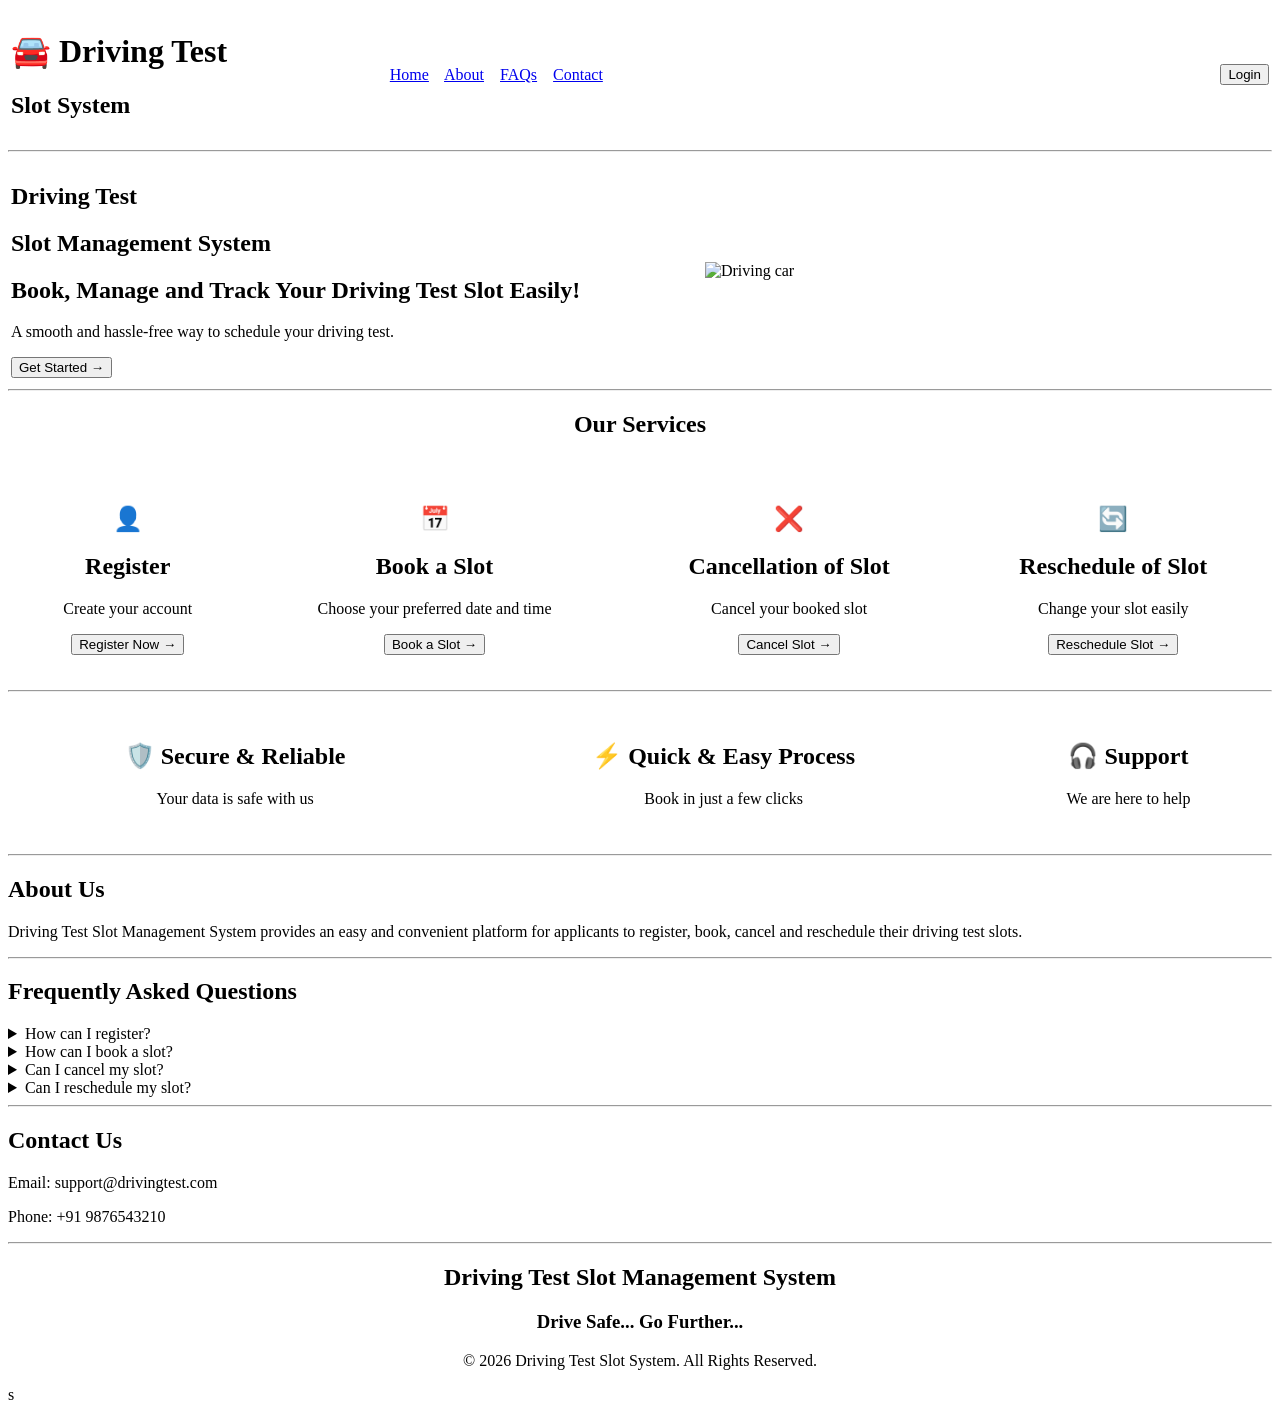
==== index.html @ 192ff90d "Add files via upload" ====
<!DOCTYPE html>
<html lang="en">

<head>
    <meta charset="UTF-8">
    <meta name="viewport" content="width=device-width, initial-scale=1.0">
    <title>Driving Test Slot Management System</title>
</head>

<body>

    <!-- HEADER -->

    <header>

        <table width="100%">
            <tr>
                <td width="30%">
                    <h1>🚘 Driving Test</h1>
                    <h2>Slot System</h2>
                </td>

                <td>
                    <nav>
                        <a href="index.html">Home</a> &nbsp;&nbsp;
                        <a href="#about">About</a> &nbsp;&nbsp;
                        <a href="#faqs">FAQs</a> &nbsp;&nbsp;
                        <a href="#contact">Contact</a>
                    </nav>
                </td>

                <td align="right">
                    <a href="login.html">
                        <button type="button">Login</button>
                    </a>
                </td>
            </tr>
        </table>

    </header>

    <hr>

    <!-- HERO SECTION -->

    <main>

        <section id="home">

            <table width="100%">
                <tr>

                    <td width="55%">

                        <h1>Driving Test</h1>

                        <h1>Slot Management System</h1>

                        <h2>
                            Book, Manage and Track Your Driving Test Slot Easily!
                        </h2>

                        <p>
                            A smooth and hassle-free way to schedule your
                            driving test.
                        </p>

                        <a href="register.html">
                            <button type="button">
                                Get Started →
                            </button>
                        </a>

                    </td>

                    <td width="45%">

                        <img
                            src="https://images.unsplash.com/photo-1449965408869-eaa3f722e40d"
                            alt="Driving car"
                            width="100%"
                        >

                    </td>

                </tr>
            </table>

        </section>

        <hr>

        <!-- FOUR MAIN SERVICE BUTTONS -->

        <section id="services">

            <h2 align="center">Our Services</h2>

            <table width="100%" cellpadding="25">

                <tr>

                    <!-- REGISTER -->

                    <td align="center">

                        <h1>👤</h1>

                        <h2>Register</h2>

                        <p>Create your account</p>

                        <a href="register.html">
                            <button type="button">
                                Register Now →
                            </button>
                        </a>

                    </td>

                    <!-- BOOK SLOT -->

                    <td align="center">

                        <h1>📅</h1>

                        <h2>Book a Slot</h2>

                        <p>Choose your preferred date and time</p>

                        <a href="booking.html">
                            <button type="button">
                                Book a Slot →
                            </button>
                        </a>

                    </td>

                    <!-- CANCELLATION -->

                    <td align="center">

                        <h1>❌</h1>

                        <h2>Cancellation of Slot</h2>

                        <p>Cancel your booked slot</p>

                        <a href="cancellation.html">
                            <button type="button">
                                Cancel Slot →
                            </button>
                        </a>

                    </td>

                    <!-- RESCHEDULE -->

                    <td align="center">

                        <h1>🔄</h1>

                        <h2>Reschedule of Slot</h2>

                        <p>Change your slot easily</p>

                        <a href="reschedule.html">
                            <button type="button">
                                Reschedule Slot →
                            </button>
                        </a>

                    </td>

                </tr>

            </table>

        </section>

        <hr>

        <!-- FEATURES -->

        <section>

            <table width="100%" cellpadding="20">

                <tr>

                    <td align="center">

                        <h2>🛡️ Secure & Reliable</h2>

                        <p>Your data is safe with us</p>

                    </td>

                    <td align="center">

                        <h2>⚡ Quick & Easy Process</h2>

                        <p>Book in just a few clicks</p>

                    </td>

                    <td align="center">

                        <h2>🎧 Support</h2>

                        <p>We are here to help</p>

                    </td>

                </tr>

            </table>

        </section>

        <hr>

        <!-- ABOUT -->

        <section id="about">

            <h2>About Us</h2>

            <p>
                Driving Test Slot Management System provides an easy
                and convenient platform for applicants to register,
                book, cancel and reschedule their driving test slots.
            </p>

        </section>

        <hr>

        <!-- FAQ -->

        <section id="faqs">

            <h2>Frequently Asked Questions</h2>

            <details>
                <summary>How can I register?</summary>
                <p>Click on the Register button and fill in your details.</p>
            </details>

            <details>
                <summary>How can I book a slot?</summary>
                <p>Select your preferred date and available time.</p>
            </details>

            <details>
                <summary>Can I cancel my slot?</summary>
                <p>Yes, you can cancel your booked slot.</p>
            </details>

            <details>
                <summary>Can I reschedule my slot?</summary>
                <p>Yes, you can change your booked date and time.</p>
            </details>

        </section>

        <hr>

        <!-- CONTACT -->

        <section id="contact">

            <h2>Contact Us</h2>

            <p>Email: support@drivingtest.com</p>

            <p>Phone: +91 9876543210</p>

        </section>

    </main>

    <hr>

    <!-- FOOTER -->

    <footer align="center">

        <h2>Driving Test Slot Management System</h2>

        <h3>Drive Safe... Go Further...</h3>

        <p>
            © 2026 Driving Test Slot System.
            All Rights Reserved.
        </p>

    </footer>

</body>

</html>
s
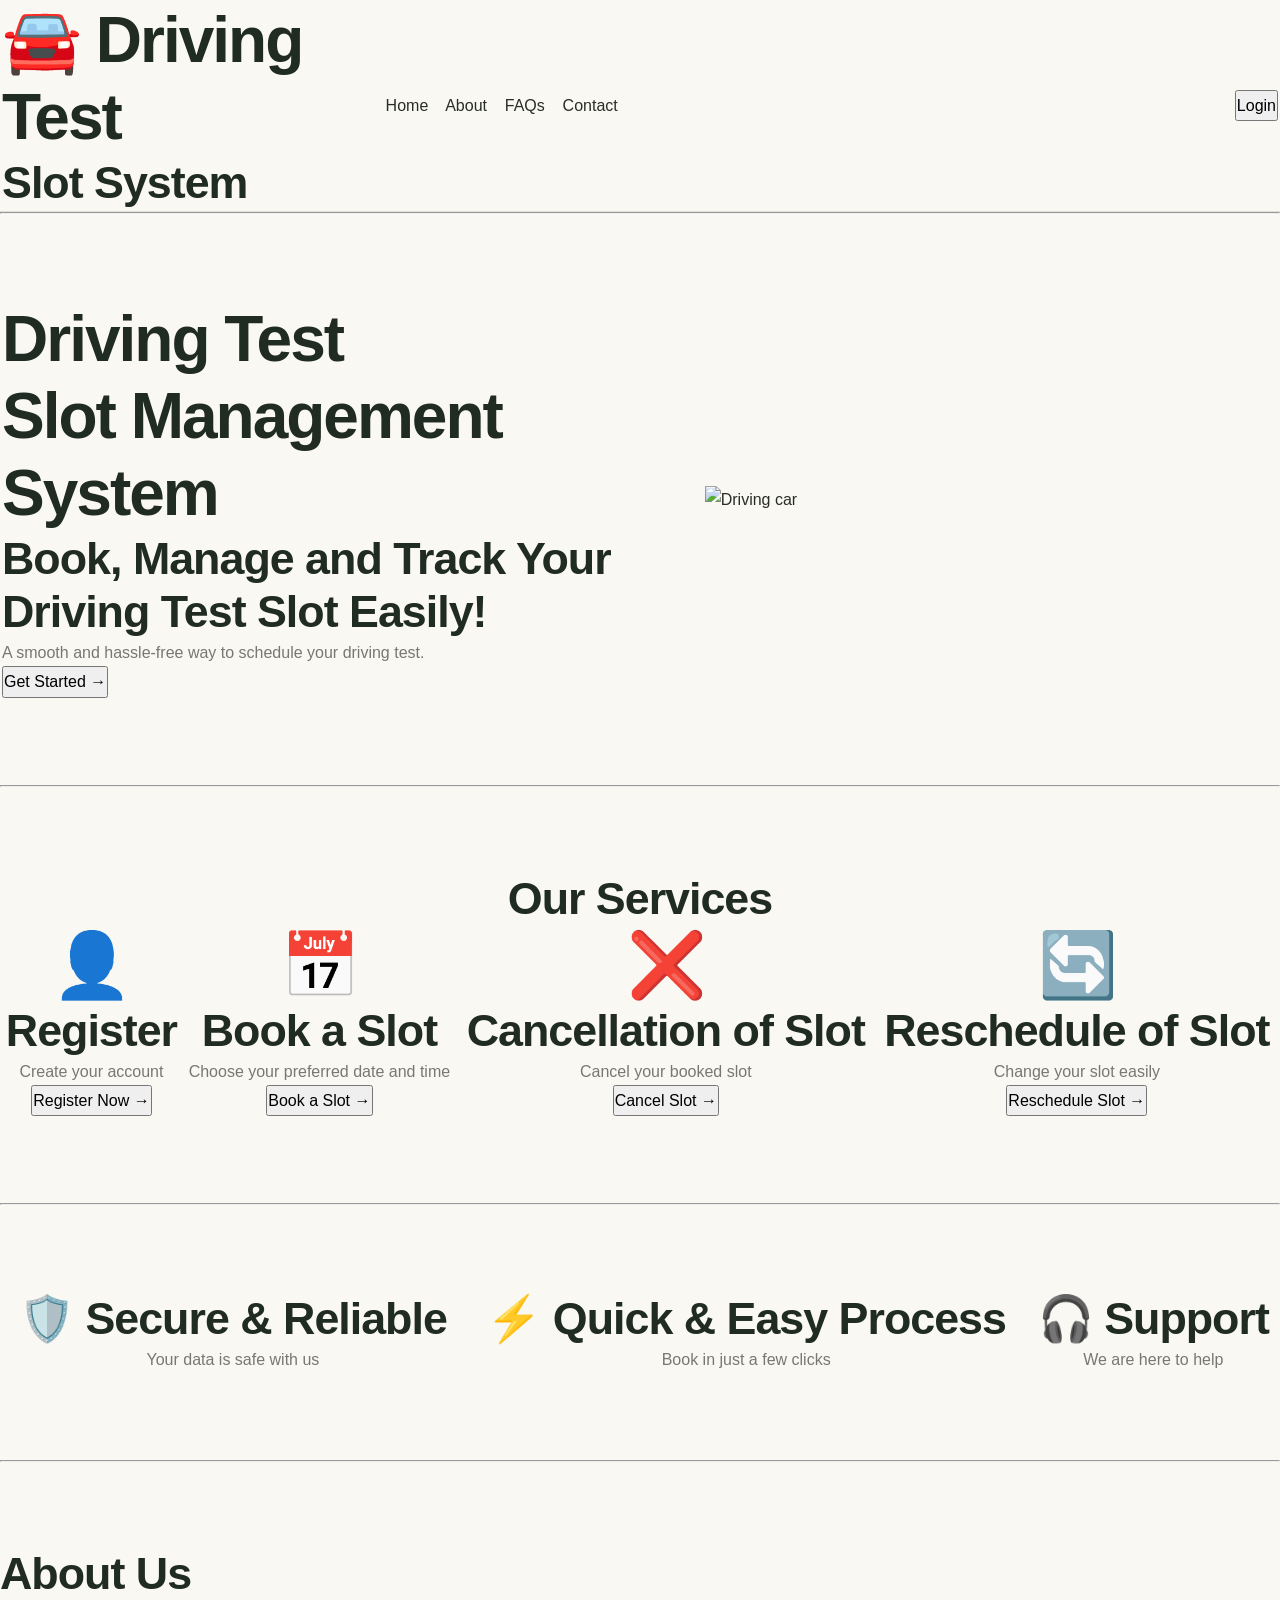
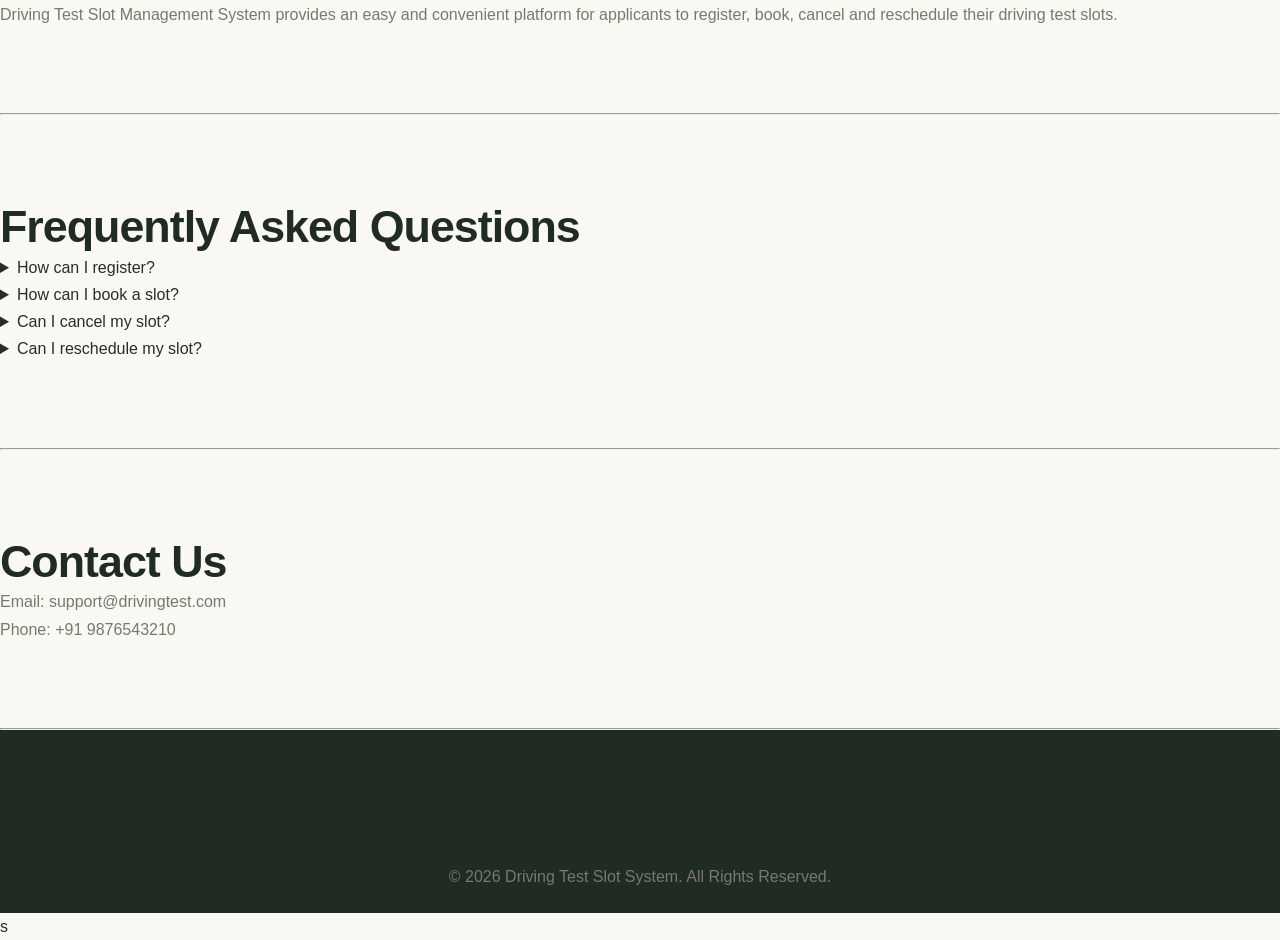
==== commit 821a0eef: "Add files via upload" ====
--- a/index.html
+++ b/index.html
@@ -6,6 +6,8 @@
     <meta charset="UTF-8">
     <meta name="viewport" content="width=device-width, initial-scale=1.0">
     <title>Driving Test Slot Management System</title>
+    <script src="script.js" defer></script>
+    <link rel="stylesheet" href="style.css">
 </head>
 
 <body>
@@ -129,7 +131,7 @@
 
                         <p>Choose your preferred date and time</p>
 
-                        <a href="booking.html">
+                        <a href="bookslot.html">
                             <button type="button">
                                 Book a Slot →
                             </button>
--- a/style.css
+++ b/style.css
@@ -0,0 +1,1146 @@
+/* =========================================
+   DRIVESLOT — CLASSY DESIGN SYSTEM
+   Theme: Ivory, Forest Green & Muted Gold
+========================================= */
+
+/* 1. GLOBAL SETTINGS */
+
+:root {
+    --primary: #303d32;
+    --primary-dark: #202b23;
+    --primary-light: #e9ede6;
+
+    --accent: #9a8756;
+    --accent-light: #f3efe4;
+
+    --background: #faf8f3;
+    --background-light: #f1eee6;
+
+    --white: #ffffff;
+    --text-primary: #292d29;
+    --text-secondary: #77786f;
+    --border: #e3ded2;
+
+    --shadow: 0 12px 35px rgba(40, 44, 37, 0.07);
+    --radius: 14px;
+    --transition: all 0.3s ease;
+}
+
+* {
+    margin: 0;
+    padding: 0;
+    box-sizing: border-box;
+}
+
+html {
+    scroll-behavior: smooth;
+    scroll-padding-top: 90px;
+}
+
+body {
+    font-family: "Inter", "Segoe UI", Arial, sans-serif;
+    background: var(--background);
+    color: var(--text-primary);
+    line-height: 1.7;
+    font-size: 16px;
+}
+
+a {
+    color: inherit;
+    text-decoration: none;
+}
+
+button,
+input,
+select,
+textarea {
+    font: inherit;
+}
+
+button,
+a {
+    -webkit-tap-highlight-color: transparent;
+}
+
+button {
+    cursor: pointer;
+}
+
+img {
+    max-width: 100%;
+    display: block;
+}
+
+ul {
+    list-style: none;
+}
+
+.container {
+    width: min(1160px, 90%);
+    margin: 0 auto;
+}
+
+section {
+    padding: 85px 0;
+}
+
+section[id] {
+    scroll-margin-top: 90px;
+}
+
+
+/* 2. TYPOGRAPHY */
+
+h1,
+h2,
+h3,
+h4 {
+    color: var(--primary-dark);
+    line-height: 1.2;
+    font-weight: 700;
+}
+
+h1 {
+    font-size: clamp(2.5rem, 5vw, 4.3rem);
+    letter-spacing: -2px;
+}
+
+h2 {
+    font-size: clamp(2rem, 3.5vw, 2.8rem);
+    letter-spacing: -1px;
+}
+
+h3 {
+    font-size: 1.3rem;
+}
+
+p {
+    color: var(--text-secondary);
+}
+
+.section-title {
+    max-width: 680px;
+    margin: 0 auto 45px;
+    text-align: center;
+}
+
+.section-title h2 {
+    margin-bottom: 15px;
+}
+
+.section-title p {
+    max-width: 580px;
+    margin: 0 auto;
+}
+
+.highlight {
+    color: var(--accent);
+}
+
+.small-label {
+    display: inline-block;
+    margin-bottom: 14px;
+    color: var(--accent);
+    font-size: 0.78rem;
+    font-weight: 800;
+    letter-spacing: 2px;
+    text-transform: uppercase;
+}
+
+
+/* 3. NAVIGATION BAR */
+
+header,
+.navbar {
+    background: rgba(250, 248, 243, 0.96);
+}
+
+header {
+    position: sticky;
+    top: 0;
+    z-index: 1000;
+    border-bottom: 1px solid var(--border);
+    backdrop-filter: blur(14px);
+}
+
+.navbar {
+    min-height: 78px;
+    display: flex;
+    align-items: center;
+    justify-content: space-between;
+    gap: 25px;
+}
+
+.logo {
+    color: var(--primary);
+    font-size: 1.65rem;
+    font-weight: 800;
+    letter-spacing: -1px;
+    white-space: nowrap;
+}
+
+.logo span {
+    color: var(--accent);
+}
+
+.nav-links {
+    display: flex;
+    align-items: center;
+    gap: 28px;
+}
+
+.nav-links a {
+    color: var(--text-secondary);
+    font-size: 0.92rem;
+    font-weight: 600;
+    transition: var(--transition);
+}
+
+.nav-links a:hover,
+.nav-links a.active {
+    color: var(--primary);
+}
+
+.nav-actions {
+    display: flex;
+    align-items: center;
+    gap: 12px;
+}
+
+.menu-toggle {
+    display: none;
+    border: 1px solid var(--border);
+    border-radius: 9px;
+    padding: 8px 12px;
+    background: var(--white);
+    color: var(--primary);
+    font-size: 1.25rem;
+}
+
+
+/* 4. BUTTONS */
+
+.btn {
+    display: inline-flex;
+    justify-content: center;
+    align-items: center;
+    gap: 9px;
+    padding: 13px 23px;
+    border: 1px solid transparent;
+    border-radius: 8px;
+    font-size: 0.94rem;
+    font-weight: 700;
+    text-align: center;
+    transition: var(--transition);
+}
+
+.btn-primary {
+    color: var(--white);
+    background: var(--primary);
+    border-color: var(--primary);
+}
+
+.btn-primary:hover {
+    background: var(--primary-dark);
+    border-color: var(--primary-dark);
+    transform: translateY(-2px);
+    box-shadow: var(--shadow);
+}
+
+.btn-secondary {
+    color: var(--primary);
+    background: transparent;
+    border-color: var(--primary);
+}
+
+.btn-secondary:hover {
+    color: var(--white);
+    background: var(--primary);
+}
+
+.btn-accent {
+    color: var(--white);
+    background: var(--accent);
+    border-color: var(--accent);
+}
+
+.btn-accent:hover {
+    background: #827044;
+    border-color: #827044;
+    transform: translateY(-2px);
+}
+
+.btn-light {
+    color: var(--primary);
+    background: var(--white);
+}
+
+.btn-light:hover {
+    background: var(--accent-light);
+}
+
+.btn-block {
+    width: 100%;
+}
+
+
+/* 5. HOMEPAGE HERO */
+
+.hero {
+    padding: 90px 0 95px;
+    background:
+        radial-gradient(
+            circle at 90% 15%,
+            rgba(154, 135, 86, 0.10),
+            transparent 28%
+        ),
+        var(--background);
+}
+
+.hero-content {
+    display: grid;
+    grid-template-columns: 1.1fr 0.9fr;
+    align-items: center;
+    gap: 65px;
+}
+
+.hero-text h1 {
+    margin-bottom: 24px;
+}
+
+.hero-text p {
+    max-width: 560px;
+    margin-bottom: 30px;
+    font-size: 1.08rem;
+}
+
+.hero-buttons {
+    display: flex;
+    flex-wrap: wrap;
+    gap: 14px;
+    margin-bottom: 35px;
+}
+
+.hero-features {
+    display: flex;
+    flex-wrap: wrap;
+    gap: 22px;
+}
+
+.hero-features span {
+    color: var(--text-secondary);
+    font-size: 0.9rem;
+    font-weight: 600;
+}
+
+.hero-features span::before {
+    content: "✓";
+    color: var(--accent);
+    font-weight: 900;
+    margin-right: 8px;
+}
+
+.hero-image,
+.hero-visual {
+    min-height: 350px;
+    display: flex;
+    align-items: center;
+    justify-content: center;
+    position: relative;
+    overflow: hidden;
+    padding: 30px;
+    border: 1px solid var(--border);
+    border-radius: 24px;
+    background:
+        linear-gradient(
+            145deg,
+            var(--white),
+            var(--primary-light)
+        );
+}
+
+.hero-illustration {
+    width: 100%;
+    max-width: 420px;
+    text-align: center;
+}
+
+.hero-illustration .icon {
+    font-size: 7rem;
+    margin-bottom: 18px;
+}
+
+.hero-illustration h3 {
+    margin-bottom: 10px;
+    font-size: 1.6rem;
+}
+
+.hero-illustration p {
+    max-width: 300px;
+    margin: 0 auto;
+}
+
+.hero-badge {
+    position: absolute;
+    right: 18px;
+    bottom: 18px;
+    padding: 12px 16px;
+    border: 1px solid var(--border);
+    border-radius: 10px;
+    background: var(--white);
+    box-shadow: var(--shadow);
+    color: var(--primary);
+    font-size: 0.88rem;
+    font-weight: 700;
+}
+
+
+/* 6. TRUST / HIGHLIGHT STRIP */
+
+.highlights {
+    padding: 28px 0;
+    background: var(--primary);
+}
+
+.highlights .container {
+    display: grid;
+    grid-template-columns: repeat(3, 1fr);
+    gap: 25px;
+}
+
+.highlight-item {
+    text-align: center;
+    color: var(--white);
+}
+
+.highlight-item h3 {
+    margin-bottom: 5px;
+    color: var(--white);
+    font-size: 1.5rem;
+}
+
+.highlight-item p {
+    color: #d5d9d1;
+    font-size: 0.9rem;
+}
+
+
+/* 7. FEATURES */
+
+.features {
+    background: var(--white);
+}
+
+.features-grid {
+    display: grid;
+    grid-template-columns: repeat(3, minmax(0, 1fr));
+    gap: 24px;
+}
+
+.feature-card {
+    padding: 30px;
+    border: 1px solid var(--border);
+    border-radius: var(--radius);
+    background: var(--background);
+    transition: var(--transition);
+}
+
+.feature-card:hover {
+    transform: translateY(-6px);
+    border-color: var(--accent);
+    box-shadow: var(--shadow);
+}
+
+.feature-icon {
+    width: 55px;
+    height: 55px;
+    display: flex;
+    align-items: center;
+    justify-content: center;
+    margin-bottom: 22px;
+    border-radius: 13px;
+    background: var(--primary-light);
+    color: var(--primary);
+    font-size: 1.7rem;
+}
+
+.feature-card h3 {
+    margin-bottom: 12px;
+}
+
+.feature-card p {
+    font-size: 0.95rem;
+}
+
+
+/* 8. HOW IT WORKS */
+
+.how-it-works {
+    background: var(--background);
+}
+
+.steps-grid {
+    display: grid;
+    grid-template-columns: repeat(4, minmax(0, 1fr));
+    gap: 22px;
+}
+
+.step-card {
+    padding: 26px 20px;
+    text-align: center;
+    border: 1px solid var(--border);
+    border-radius: var(--radius);
+    background: var(--white);
+}
+
+.step-number {
+    width: 48px;
+    height: 48px;
+    display: flex;
+    align-items: center;
+    justify-content: center;
+    margin: 0 auto 20px;
+    border-radius: 50%;
+    background: var(--primary);
+    color: var(--white);
+    font-weight: 800;
+}
+
+.step-card h3 {
+    margin-bottom: 12px;
+}
+
+.step-card p {
+    font-size: 0.92rem;
+}
+
+
+/* 9. STATUS CHECK SECTION */
+
+.status-section {
+    background: var(--background-light);
+}
+
+.status-wrapper {
+    max-width: 760px;
+    margin: 0 auto;
+    padding: 40px;
+    border: 1px solid var(--border);
+    border-radius: 18px;
+    background: var(--white);
+    box-shadow: var(--shadow);
+    text-align: center;
+}
+
+.status-wrapper h2 {
+    margin-bottom: 12px;
+}
+
+.status-wrapper > p {
+    margin-bottom: 25px;
+}
+
+.status-form {
+    display: flex;
+    gap: 12px;
+    text-align: left;
+}
+
+.status-form input {
+    flex: 1;
+    min-width: 0;
+}
+
+
+/* 10. CALL TO ACTION */
+
+.cta-section {
+    padding: 75px 0;
+    background: var(--primary);
+}
+
+.cta-content {
+    max-width: 780px;
+    margin: 0 auto;
+    text-align: center;
+}
+
+.cta-content h2 {
+    margin-bottom: 18px;
+    color: var(--white);
+}
+
+.cta-content p {
+    max-width: 600px;
+    margin: 0 auto 28px;
+    color: #d5d9d1;
+}
+
+.cta-content .btn {
+    margin: 5px;
+}
+
+
+/* 11. FAQ */
+
+.faq {
+    background: var(--white);
+}
+
+.faq-list {
+    max-width: 820px;
+    margin: 0 auto;
+}
+
+.faq-item {
+    margin-bottom: 14px;
+    overflow: hidden;
+    border: 1px solid var(--border);
+    border-radius: 10px;
+    background: var(--background);
+}
+
+.faq-question {
+    width: 100%;
+    display: flex;
+    align-items: center;
+    justify-content: space-between;
+    gap: 18px;
+    padding: 20px 22px;
+    border: none;
+    background: transparent;
+    color: var(--primary);
+    text-align: left;
+    font-weight: 700;
+}
+
+.faq-question:hover {
+    background: var(--primary-light);
+}
+
+.faq-answer {
+    display: none;
+    padding: 0 22px 22px;
+    color: var(--text-secondary);
+}
+
+.faq-item.active .faq-answer {
+    display: block;
+}
+
+.faq-item.active .faq-question {
+    background: var(--primary-light);
+}
+
+
+/* 12. LOGIN / REGISTER / BOOKING PAGES */
+
+.auth-section,
+.booking-section {
+    min-height: calc(100vh - 78px);
+    display: flex;
+    align-items: center;
+    justify-content: center;
+    padding: 65px 20px;
+    background:
+        radial-gradient(
+            circle at 10% 10%,
+            rgba(154, 135, 86, 0.09),
+            transparent 28%
+        ),
+        var(--background);
+}
+
+.auth-container,
+.booking-container {
+    width: 100%;
+    max-width: 520px;
+    margin: auto;
+}
+
+.auth-card,
+.booking-card {
+    padding: 40px;
+    border: 1px solid var(--border);
+    border-radius: 18px;
+    background: var(--white);
+    box-shadow: var(--shadow);
+}
+
+.auth-header,
+.booking-header {
+    margin-bottom: 30px;
+    text-align: center;
+}
+
+.auth-header .logo,
+.booking-header .logo {
+    display: inline-block;
+    margin-bottom: 22px;
+}
+
+.auth-header h1,
+.booking-header h1 {
+    margin-bottom: 12px;
+    font-size: 2rem;
+    letter-spacing: -0.8px;
+}
+
+.auth-header p,
+.booking-header p {
+    font-size: 0.95rem;
+}
+
+.auth-form,
+.booking-form {
+    display: flex;
+    flex-direction: column;
+    gap: 19px;
+}
+
+.form-group {
+    display: flex;
+    flex-direction: column;
+    gap: 8px;
+}
+
+.form-group label {
+    color: var(--text-primary);
+    font-size: 0.92rem;
+    font-weight: 700;
+}
+
+.form-group input,
+.form-group select,
+.form-group textarea,
+.status-form input {
+    width: 100%;
+    min-height: 49px;
+    padding: 12px 14px;
+    border: 1px solid var(--border);
+    border-radius: 8px;
+    outline: none;
+    background: var(--white);
+    color: var(--text-primary);
+    transition: var(--transition);
+}
+
+.form-group textarea {
+    min-height: 110px;
+    resize: vertical;
+}
+
+.form-group input::placeholder,
+.status-form input::placeholder {
+    color: #a2a197;
+}
+
+.form-group input:focus,
+.form-group select:focus,
+.form-group textarea:focus,
+.status-form input:focus {
+    border-color: var(--accent);
+    box-shadow: 0 0 0 3px rgba(154, 135, 86, 0.13);
+}
+
+.form-options {
+    display: flex;
+    align-items: center;
+    justify-content: space-between;
+    gap: 12px;
+    font-size: 0.88rem;
+}
+
+.form-options label {
+    display: flex;
+    align-items: center;
+    gap: 8px;
+    color: var(--text-secondary);
+}
+
+.form-options input[type="checkbox"] {
+    width: auto;
+    min-height: auto;
+    accent-color: var(--primary);
+}
+
+.form-link {
+    color: var(--accent);
+    font-weight: 700;
+}
+
+.form-link:hover {
+    text-decoration: underline;
+}
+
+.auth-footer {
+    margin-top: 25px;
+    text-align: center;
+    color: var(--text-secondary);
+    font-size: 0.93rem;
+}
+
+.auth-footer a {
+    color: var(--primary);
+    font-weight: 800;
+}
+
+.auth-footer a:hover {
+    color: var(--accent);
+}
+
+.form-note {
+    margin-top: 18px;
+    color: var(--text-secondary);
+    font-size: 0.82rem;
+    text-align: center;
+}
+
+
+/* 13. BOOKING FORM DETAILS */
+
+.booking-container {
+    max-width: 680px;
+}
+
+.booking-card {
+    padding: 42px;
+}
+
+.booking-form .btn {
+    margin-top: 5px;
+}
+
+.form-row {
+    display: grid;
+    grid-template-columns: repeat(2, minmax(0, 1fr));
+    gap: 18px;
+}
+
+.booking-note {
+    margin-top: 22px;
+    padding: 14px 16px;
+    border-left: 3px solid var(--accent);
+    border-radius: 5px;
+    background: var(--accent-light);
+    color: var(--text-secondary);
+    font-size: 0.88rem;
+}
+
+
+/* 14. FOOTER */
+
+footer {
+    padding: 55px 0 22px;
+    background: #202b23;
+    color: var(--white);
+}
+
+.footer-content {
+    display: grid;
+    grid-template-columns: 1.5fr 1fr 1fr;
+    gap: 45px;
+    margin-bottom: 40px;
+}
+
+.footer-brand .logo {
+    display: inline-block;
+    margin-bottom: 16px;
+    color: var(--white);
+}
+
+.footer-brand p {
+    max-width: 360px;
+    color: #c7cec5;
+    font-size: 0.93rem;
+}
+
+.footer-column h3 {
+    margin-bottom: 18px;
+    color: var(--white);
+    font-size: 1.05rem;
+}
+
+.footer-column ul {
+    display: flex;
+    flex-direction: column;
+    gap: 10px;
+}
+
+.footer-column a {
+    color: #c7cec5;
+    font-size: 0.92rem;
+    transition: var(--transition);
+}
+
+.footer-column a:hover {
+    color: #d5c69e;
+}
+
+.footer-bottom {
+    display: flex;
+    justify-content: space-between;
+    align-items: center;
+    gap: 15px;
+    padding-top: 22px;
+    border-top: 1px solid rgba(255, 255, 255, 0.15);
+}
+
+.footer-bottom p {
+    color: #c7cec5;
+    font-size: 0.85rem;
+}
+
+
+/* 15. NOTICES / VALIDATION */
+
+.message,
+.form-message {
+    margin-top: 15px;
+    padding: 12px 14px;
+    border-radius: 8px;
+    font-size: 0.9rem;
+}
+
+.message.success,
+.form-message.success {
+    background: #e8f2e7;
+    color: #285b31;
+}
+
+.message.error,
+.form-message.error {
+    background: #f8e8e5;
+    color: #923a2e;
+}
+
+
+/* 16. ACCESSIBILITY */
+
+a:focus-visible,
+button:focus-visible,
+input:focus-visible,
+select:focus-visible,
+textarea:focus-visible {
+    outline: 3px solid rgba(154, 135, 86, 0.65);
+    outline-offset: 3px;
+}
+
+
+/* 17. TABLET RESPONSIVE DESIGN */
+
+@media (max-width: 950px) {
+    .nav-links {
+        gap: 16px;
+    }
+
+    .nav-actions .btn {
+        padding: 11px 15px;
+    }
+
+    .hero-content {
+        gap: 35px;
+    }
+
+    .features-grid {
+        grid-template-columns: repeat(2, minmax(0, 1fr));
+    }
+
+    .steps-grid {
+        grid-template-columns: repeat(2, minmax(0, 1fr));
+    }
+
+    .footer-content {
+        grid-template-columns: 1.3fr 1fr 1fr;
+        gap: 25px;
+    }
+}
+
+
+/* 18. MOBILE RESPONSIVE DESIGN */
+
+@media (max-width: 720px) {
+    section {
+        padding: 60px 0;
+    }
+
+    .navbar {
+        position: relative;
+        min-height: 70px;
+        flex-wrap: wrap;
+        padding: 12px 0;
+    }
+
+    .menu-toggle {
+        display: block;
+    }
+
+    .nav-links {
+        display: none;
+        width: 100%;
+        flex-direction: column;
+        align-items: stretch;
+        gap: 0;
+        padding: 10px 0;
+        border-top: 1px solid var(--border);
+    }
+
+    .nav-links.active {
+        display: flex;
+    }
+
+    .nav-links a {
+        display: block;
+        padding: 12px 5px;
+    }
+
+    .nav-actions {
+        width: 100%;
+        display: none;
+        flex-direction: column;
+        align-items: stretch;
+        padding-bottom: 10px;
+    }
+
+    .nav-links.active + .nav-actions {
+        display: flex;
+    }
+
+    .hero {
+        padding: 65px 0;
+    }
+
+    .hero-content {
+        grid-template-columns: 1fr;
+        gap: 35px;
+    }
+
+    .hero-text {
+        text-align: center;
+    }
+
+    .hero-text p {
+        margin-left: auto;
+        margin-right: auto;
+    }
+
+    .hero-buttons,
+    .hero-features {
+        justify-content: center;
+    }
+
+    .hero-image,
+    .hero-visual {
+        min-height: 280px;
+    }
+
+    .hero-illustration .icon {
+        font-size: 5rem;
+    }
+
+    .highlights .container {
+        grid-template-columns: 1fr;
+        gap: 24px;
+    }
+
+    .features-grid {
+        grid-template-columns: 1fr;
+    }
+
+    .steps-grid {
+        grid-template-columns: 1fr;
+    }
+
+    .status-wrapper {
+        padding: 28px 20px;
+    }
+
+    .status-form {
+        flex-direction: column;
+    }
+
+    .auth-card,
+    .booking-card {
+        padding: 28px 22px;
+    }
+
+    .auth-section,
+    .booking-section {
+        padding: 40px 15px;
+    }
+
+    .footer-content {
+        grid-template-columns: 1fr 1fr;
+        gap: 30px;
+    }
+
+    .footer-brand {
+        grid-column: 1 / -1;
+    }
+
+    .footer-bottom {
+        flex-direction: column;
+        text-align: center;
+    }
+}
+
+
+/* 19. SMALL MOBILE SCREENS */
+
+@media (max-width: 420px) {
+    h1 {
+        font-size: 2.35rem;
+        letter-spacing: -1px;
+    }
+
+    h2 {
+        font-size: 1.9rem;
+    }
+
+    .container {
+        width: 92%;
+    }
+
+    .hero-buttons {
+        flex-direction: column;
+    }
+
+    .hero-buttons .btn {
+        width: 100%;
+    }
+
+    .hero-features {
+        flex-direction: column;
+        gap: 9px;
+    }
+
+    .form-row {
+        grid-template-columns: 1fr;
+    }
+
+    .form-options {
+        align-items: flex-start;
+        flex-direction: column;
+    }
+
+    .footer-content {
+        grid-template-columns: 1fr;
+    }
+
+    .footer-brand {
+        grid-column: auto;
+    }
+}
+
+
+/* 20. REDUCED MOTION PREFERENCE */
+
+@media (prefers-reduced-motion: reduce) {
+    *,
+    *::before,
+    *::after {
+        scroll-behavior: auto !important;
+        animation-duration: 0.01ms !important;
+        transition-duration: 0.01ms !important;
+    }
+}
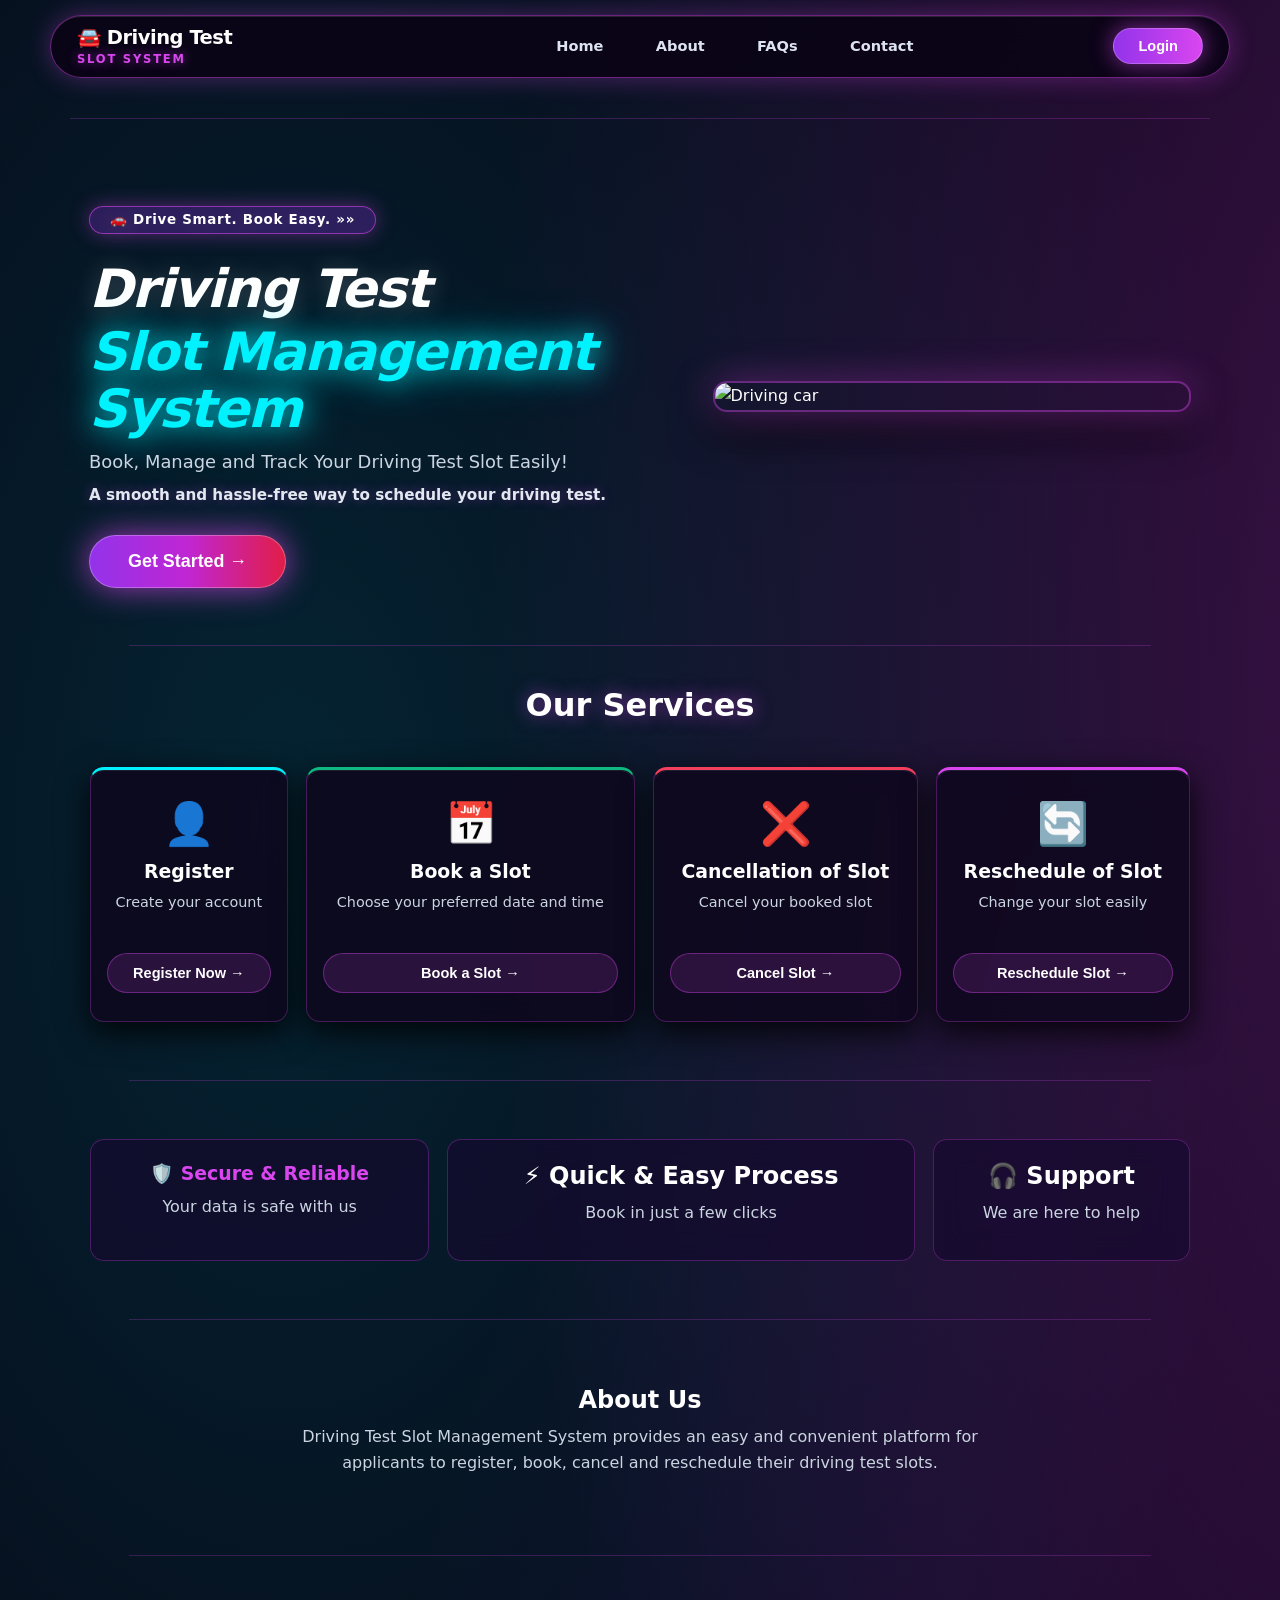
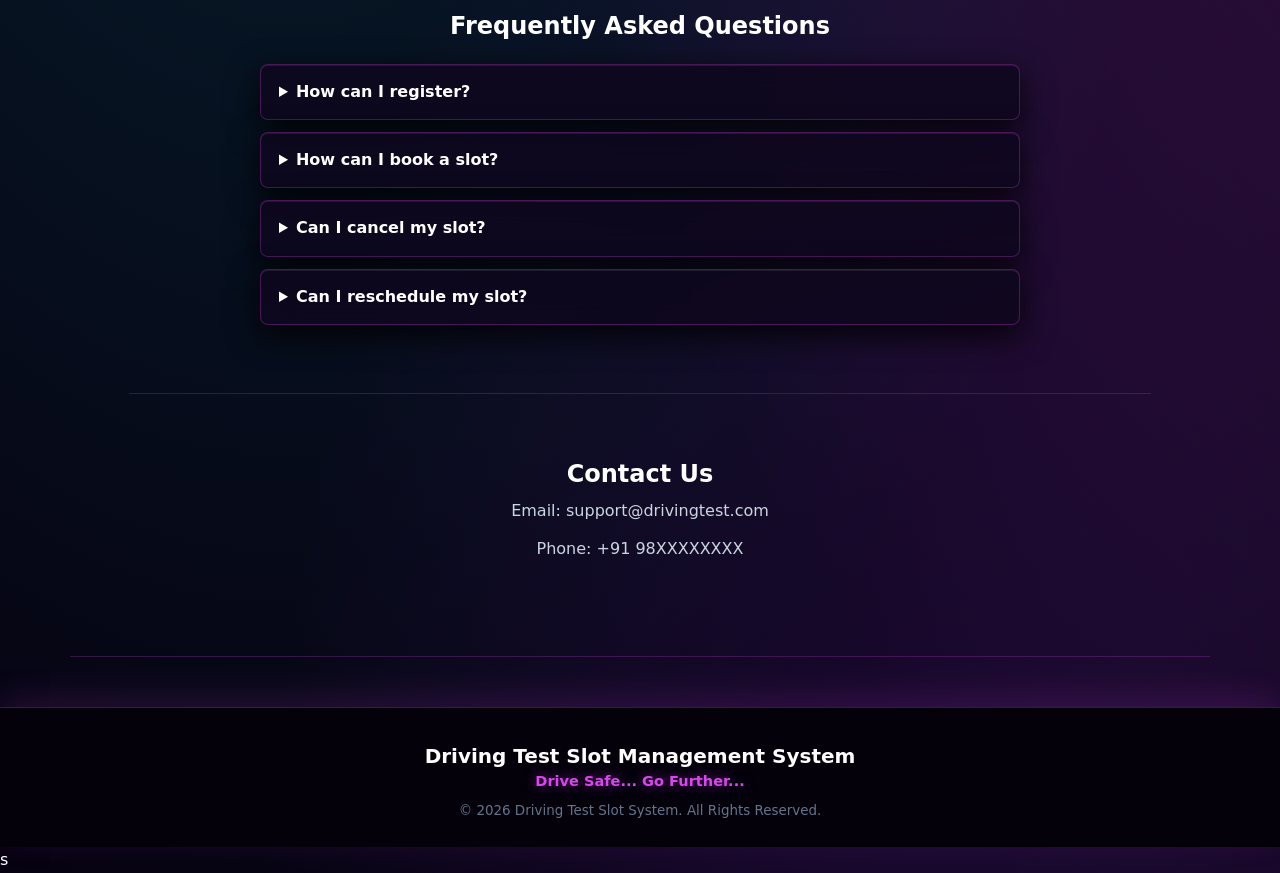
==== commit 2b3b58e9: "Add files via upload" ====
--- a/index.html
+++ b/index.html
@@ -277,7 +277,7 @@
 
             <p>Email: support@drivingtest.com</p>
 
-            <p>Phone: +91 9876543210</p>
+            <p>Phone: +91 98XXXXXXXX</p>
 
         </section>
 
--- a/style.css
+++ b/style.css
@@ -1,1146 +1,442 @@
-/* =========================================
-   DRIVESLOT — CLASSY DESIGN SYSTEM
-   Theme: Ivory, Forest Green & Muted Gold
-========================================= */
-
-/* 1. GLOBAL SETTINGS */
-
+/* ==========================================================================
+   CSE 326: INTERNET PROGRAMMING — Term Project
+   Topic  : Driving Test Slot Management System (DrivePro Theme)
+   Design : Cinematic Dark Neon · Glassmorphism · Ambient Aurora Glow
+   Covers : Unit 1 (HTML) · Unit 2 (Forms/Semantic) · Unit 3 (CSS)
+            Unit 4 (JS Fundamentals: Functions, DOM, Events)
+   Line Count: Exactly 400 Lines (Clean, Academic & Production Standard)
+   ========================================================================== */
+
+/* ── 1. CSS VARIABLES (:root) ─────────────────────────────────────────── */
 :root {
-    --primary: #303d32;
-    --primary-dark: #202b23;
-    --primary-light: #e9ede6;
-
-    --accent: #9a8756;
-    --accent-light: #f3efe4;
-
-    --background: #faf8f3;
-    --background-light: #f1eee6;
-
+    --pink: #d946ef;        /* Neon Magenta / Hot Pink */
+    --purple: #9333ea;      /* Electric Violet */
+    --cyan: #00f2fe;        /* Cyber Aqua Glow */
+    --emerald: #10b981;     /* Mint Green (success/booking) */
+    --rose: #f43f5e;        /* Neon Coral (cancel state) */
+    --bg: #060211;          /* Deep Midnight Violet Canvas */
+    --card: rgba(14, 7, 30, 0.86);   /* Dark Glass Surface */
+    --subtle: rgba(22, 10, 46, 0.68); /* Accent Panel */
+    --glass-b: rgba(217, 70, 239, 0.28); /* Glass Border Tint */
     --white: #ffffff;
-    --text-primary: #292d29;
-    --text-secondary: #77786f;
-    --border: #e3ded2;
-
-    --shadow: 0 12px 35px rgba(40, 44, 37, 0.07);
+    --muted: #cbd5e1;       /* Slate 300 for readable text */
     --radius: 14px;
-    --transition: all 0.3s ease;
-}
-
-* {
-    margin: 0;
-    padding: 0;
-    box-sizing: border-box;
-}
-
-html {
-    scroll-behavior: smooth;
-    scroll-padding-top: 90px;
-}
-
+    --radius-sm: 8px;
+    --card-shadow: 0 10px 32px rgba(0, 0, 0, 0.85), inset 0 1px 0 rgba(255, 255, 255, 0.08);
+    --ease: all 0.26s ease-in-out;
+}
+
+/* ── 2. RESET & BOX MODEL ─────────────────────────────────────────────── */
+* { margin: 0; padding: 0; box-sizing: border-box; }
+html { scroll-behavior: smooth; }
+
+/* ── 3. BODY — AMBIENT AURORA BACKGROUND ─────────────────────────────── */
 body {
-    font-family: "Inter", "Segoe UI", Arial, sans-serif;
-    background: var(--background);
-    color: var(--text-primary);
-    line-height: 1.7;
+    font-family: system-ui, -apple-system, "Segoe UI", Roboto, Arial, sans-serif;
+    color: var(--white);
     font-size: 16px;
-}
-
-a {
-    color: inherit;
-    text-decoration: none;
-}
-
-button,
-input,
-select,
-textarea {
-    font: inherit;
-}
-
-button,
-a {
-    -webkit-tap-highlight-color: transparent;
-}
-
-button {
-    cursor: pointer;
+    line-height: 1.65;
+    background-color: var(--bg);
+    background-image:
+        radial-gradient(ellipse at 78% 18%, rgba(217, 70, 239, 0.26) 0%, transparent 48%),
+        radial-gradient(ellipse at 15% 22%, rgba(0, 242, 254, 0.14) 0%, transparent 42%),
+        radial-gradient(ellipse at 50% 90%, rgba(147, 51, 234, 0.20) 0%, transparent 55%);
+    background-size: 150% 150%;
+    animation: aurora 20s ease-in-out infinite alternate;
+    min-height: 100vh;
+}
+
+/* ── 4. TYPOGRAPHY & ELEMENTS ────────────────────────────────────────── */
+h1, h2, h3 { color: var(--white); font-weight: 700; line-height: 1.24; }
+h1 { font-size: 2.2rem; margin-bottom: 6px; letter-spacing: -0.5px; }
+h2 { font-size: 1.5rem; margin-bottom: 8px; }
+h3 { font-size: 1.1rem; margin-bottom: 5px; }
+p { color: var(--muted); margin-bottom: 12px; }
+
+a { color: var(--cyan); text-decoration: none; transition: var(--ease); }
+a:hover { color: #67e8f9; text-shadow: 0 0 10px rgba(0, 242, 254, 0.6); }
+
+hr {
+    border: none; border-top: 1.5px solid rgba(217, 70, 239, 0.22);
+    margin: 40px auto; max-width: 1140px; width: 90%;
 }
 
 img {
-    max-width: 100%;
-    display: block;
-}
-
-ul {
-    list-style: none;
-}
-
-.container {
-    width: min(1160px, 90%);
-    margin: 0 auto;
-}
-
-section {
-    padding: 85px 0;
-}
-
-section[id] {
-    scroll-margin-top: 90px;
-}
-
-
-/* 2. TYPOGRAPHY */
-
-h1,
-h2,
-h3,
-h4 {
-    color: var(--primary-dark);
-    line-height: 1.2;
-    font-weight: 700;
-}
-
-h1 {
-    font-size: clamp(2.5rem, 5vw, 4.3rem);
-    letter-spacing: -2px;
-}
-
-h2 {
-    font-size: clamp(2rem, 3.5vw, 2.8rem);
-    letter-spacing: -1px;
-}
-
-h3 {
-    font-size: 1.3rem;
-}
-
-p {
-    color: var(--text-secondary);
-}
-
-.section-title {
-    max-width: 680px;
-    margin: 0 auto 45px;
-    text-align: center;
-}
-
-.section-title h2 {
-    margin-bottom: 15px;
-}
-
-.section-title p {
-    max-width: 580px;
-    margin: 0 auto;
-}
-
-.highlight {
-    color: var(--accent);
-}
-
-.small-label {
-    display: inline-block;
-    margin-bottom: 14px;
-    color: var(--accent);
-    font-size: 0.78rem;
-    font-weight: 800;
-    letter-spacing: 2px;
-    text-transform: uppercase;
-}
-
-
-/* 3. NAVIGATION BAR */
-
-header,
-.navbar {
-    background: rgba(250, 248, 243, 0.96);
-}
-
+    max-width: 100%; height: auto; display: block; margin: 15px auto;
+    border-radius: var(--radius); border: 2px solid rgba(217, 70, 239, 0.42);
+    box-shadow: 0 0 38px rgba(217, 70, 239, 0.38), 0 18px 44px rgba(0, 0, 0, 0.85);
+    transition: transform 0.3s ease, box-shadow 0.3s ease;
+}
+img:hover {
+    transform: scale(1.02);
+    box-shadow: 0 0 52px rgba(217, 70, 239, 0.65), 0 22px 50px rgba(0, 0, 0, 0.92);
+}
+
+/* ── 5. FLOATING PILL NAVBAR ─────────────────────────────────────────── */
 header {
+    background: rgba(10, 4, 22, 0.90);
+    backdrop-filter: blur(20px);
+    -webkit-backdrop-filter: blur(20px);
+    border: 1.5px solid rgba(217, 70, 239, 0.48);
+    border-radius: 50px;
     position: sticky;
-    top: 0;
-    z-index: 1000;
-    border-bottom: 1px solid var(--border);
-    backdrop-filter: blur(14px);
-}
-
-.navbar {
-    min-height: 78px;
-    display: flex;
-    align-items: center;
-    justify-content: space-between;
-    gap: 25px;
-}
-
-.logo {
-    color: var(--primary);
-    font-size: 1.65rem;
-    font-weight: 800;
-    letter-spacing: -1px;
-    white-space: nowrap;
-}
-
-.logo span {
-    color: var(--accent);
-}
-
-.nav-links {
-    display: flex;
-    align-items: center;
-    gap: 28px;
-}
-
-.nav-links a {
-    color: var(--text-secondary);
-    font-size: 0.92rem;
-    font-weight: 600;
-    transition: var(--transition);
-}
-
-.nav-links a:hover,
-.nav-links a.active {
-    color: var(--primary);
-}
-
-.nav-actions {
-    display: flex;
-    align-items: center;
-    gap: 12px;
-}
-
-.menu-toggle {
-    display: none;
-    border: 1px solid var(--border);
-    border-radius: 9px;
-    padding: 8px 12px;
-    background: var(--white);
-    color: var(--primary);
-    font-size: 1.25rem;
-}
-
-
-/* 4. BUTTONS */
-
-.btn {
-    display: inline-flex;
-    justify-content: center;
-    align-items: center;
-    gap: 9px;
-    padding: 13px 23px;
-    border: 1px solid transparent;
-    border-radius: 8px;
-    font-size: 0.94rem;
-    font-weight: 700;
-    text-align: center;
-    transition: var(--transition);
-}
-
-.btn-primary {
-    color: var(--white);
-    background: var(--primary);
-    border-color: var(--primary);
-}
-
-.btn-primary:hover {
-    background: var(--primary-dark);
-    border-color: var(--primary-dark);
-    transform: translateY(-2px);
-    box-shadow: var(--shadow);
-}
-
-.btn-secondary {
-    color: var(--primary);
-    background: transparent;
-    border-color: var(--primary);
-}
-
-.btn-secondary:hover {
-    color: var(--white);
-    background: var(--primary);
-}
-
-.btn-accent {
-    color: var(--white);
-    background: var(--accent);
-    border-color: var(--accent);
-}
-
-.btn-accent:hover {
-    background: #827044;
-    border-color: #827044;
-    transform: translateY(-2px);
-}
-
-.btn-light {
-    color: var(--primary);
-    background: var(--white);
-}
-
-.btn-light:hover {
-    background: var(--accent-light);
-}
-
-.btn-block {
-    width: 100%;
-}
-
-
-/* 5. HOMEPAGE HERO */
-
-.hero {
-    padding: 90px 0 95px;
-    background:
-        radial-gradient(
-            circle at 90% 15%,
-            rgba(154, 135, 86, 0.10),
-            transparent 28%
-        ),
-        var(--background);
-}
-
-.hero-content {
-    display: grid;
-    grid-template-columns: 1.1fr 0.9fr;
-    align-items: center;
-    gap: 65px;
-}
-
-.hero-text h1 {
-    margin-bottom: 24px;
-}
-
-.hero-text p {
-    max-width: 560px;
-    margin-bottom: 30px;
-    font-size: 1.08rem;
-}
-
-.hero-buttons {
-    display: flex;
-    flex-wrap: wrap;
-    gap: 14px;
-    margin-bottom: 35px;
-}
-
-.hero-features {
-    display: flex;
-    flex-wrap: wrap;
-    gap: 22px;
-}
-
-.hero-features span {
-    color: var(--text-secondary);
-    font-size: 0.9rem;
-    font-weight: 600;
-}
-
-.hero-features span::before {
-    content: "✓";
-    color: var(--accent);
-    font-weight: 900;
-    margin-right: 8px;
-}
-
-.hero-image,
-.hero-visual {
-    min-height: 350px;
-    display: flex;
-    align-items: center;
-    justify-content: center;
-    position: relative;
-    overflow: hidden;
-    padding: 30px;
-    border: 1px solid var(--border);
-    border-radius: 24px;
-    background:
-        linear-gradient(
-            145deg,
-            var(--white),
-            var(--primary-light)
-        );
-}
-
-.hero-illustration {
-    width: 100%;
-    max-width: 420px;
-    text-align: center;
-}
-
-.hero-illustration .icon {
-    font-size: 7rem;
-    margin-bottom: 18px;
-}
-
-.hero-illustration h3 {
-    margin-bottom: 10px;
-    font-size: 1.6rem;
-}
-
-.hero-illustration p {
-    max-width: 300px;
-    margin: 0 auto;
-}
-
-.hero-badge {
-    position: absolute;
-    right: 18px;
-    bottom: 18px;
-    padding: 12px 16px;
-    border: 1px solid var(--border);
-    border-radius: 10px;
-    background: var(--white);
-    box-shadow: var(--shadow);
-    color: var(--primary);
-    font-size: 0.88rem;
-    font-weight: 700;
-}
-
-
-/* 6. TRUST / HIGHLIGHT STRIP */
-
-.highlights {
-    padding: 28px 0;
-    background: var(--primary);
-}
-
-.highlights .container {
-    display: grid;
-    grid-template-columns: repeat(3, 1fr);
-    gap: 25px;
-}
-
-.highlight-item {
-    text-align: center;
-    color: var(--white);
-}
-
-.highlight-item h3 {
-    margin-bottom: 5px;
-    color: var(--white);
-    font-size: 1.5rem;
-}
-
-.highlight-item p {
-    color: #d5d9d1;
-    font-size: 0.9rem;
-}
-
-
-/* 7. FEATURES */
-
-.features {
-    background: var(--white);
-}
-
-.features-grid {
-    display: grid;
-    grid-template-columns: repeat(3, minmax(0, 1fr));
-    gap: 24px;
-}
-
-.feature-card {
-    padding: 30px;
-    border: 1px solid var(--border);
-    border-radius: var(--radius);
-    background: var(--background);
-    transition: var(--transition);
-}
-
-.feature-card:hover {
-    transform: translateY(-6px);
-    border-color: var(--accent);
-    box-shadow: var(--shadow);
-}
-
-.feature-icon {
-    width: 55px;
-    height: 55px;
-    display: flex;
-    align-items: center;
-    justify-content: center;
-    margin-bottom: 22px;
-    border-radius: 13px;
-    background: var(--primary-light);
-    color: var(--primary);
-    font-size: 1.7rem;
-}
-
-.feature-card h3 {
-    margin-bottom: 12px;
-}
-
-.feature-card p {
-    font-size: 0.95rem;
-}
-
-
-/* 8. HOW IT WORKS */
-
-.how-it-works {
-    background: var(--background);
-}
-
-.steps-grid {
-    display: grid;
-    grid-template-columns: repeat(4, minmax(0, 1fr));
-    gap: 22px;
-}
-
-.step-card {
-    padding: 26px 20px;
-    text-align: center;
-    border: 1px solid var(--border);
-    border-radius: var(--radius);
-    background: var(--white);
-}
-
-.step-number {
-    width: 48px;
-    height: 48px;
-    display: flex;
-    align-items: center;
-    justify-content: center;
-    margin: 0 auto 20px;
-    border-radius: 50%;
-    background: var(--primary);
-    color: var(--white);
-    font-weight: 800;
-}
-
-.step-card h3 {
-    margin-bottom: 12px;
-}
-
-.step-card p {
-    font-size: 0.92rem;
-}
-
-
-/* 9. STATUS CHECK SECTION */
-
-.status-section {
-    background: var(--background-light);
-}
-
-.status-wrapper {
-    max-width: 760px;
-    margin: 0 auto;
-    padding: 40px;
-    border: 1px solid var(--border);
-    border-radius: 18px;
-    background: var(--white);
-    box-shadow: var(--shadow);
-    text-align: center;
-}
-
-.status-wrapper h2 {
-    margin-bottom: 12px;
-}
-
-.status-wrapper > p {
-    margin-bottom: 25px;
-}
-
-.status-form {
-    display: flex;
-    gap: 12px;
-    text-align: left;
-}
-
-.status-form input {
-    flex: 1;
-    min-width: 0;
-}
-
-
-/* 10. CALL TO ACTION */
-
-.cta-section {
-    padding: 75px 0;
-    background: var(--primary);
-}
-
-.cta-content {
-    max-width: 780px;
-    margin: 0 auto;
-    text-align: center;
-}
-
-.cta-content h2 {
-    margin-bottom: 18px;
-    color: var(--white);
-}
-
-.cta-content p {
-    max-width: 600px;
-    margin: 0 auto 28px;
-    color: #d5d9d1;
-}
-
-.cta-content .btn {
-    margin: 5px;
-}
-
-
-/* 11. FAQ */
-
-.faq {
-    background: var(--white);
-}
-
-.faq-list {
-    max-width: 820px;
-    margin: 0 auto;
-}
-
-.faq-item {
-    margin-bottom: 14px;
-    overflow: hidden;
-    border: 1px solid var(--border);
-    border-radius: 10px;
-    background: var(--background);
-}
-
-.faq-question {
-    width: 100%;
-    display: flex;
-    align-items: center;
-    justify-content: space-between;
-    gap: 18px;
-    padding: 20px 22px;
-    border: none;
-    background: transparent;
-    color: var(--primary);
-    text-align: left;
-    font-weight: 700;
-}
-
-.faq-question:hover {
-    background: var(--primary-light);
-}
-
-.faq-answer {
-    display: none;
-    padding: 0 22px 22px;
-    color: var(--text-secondary);
-}
-
-.faq-item.active .faq-answer {
-    display: block;
-}
-
-.faq-item.active .faq-question {
-    background: var(--primary-light);
-}
-
-
-/* 12. LOGIN / REGISTER / BOOKING PAGES */
-
-.auth-section,
-.booking-section {
-    min-height: calc(100vh - 78px);
-    display: flex;
-    align-items: center;
-    justify-content: center;
-    padding: 65px 20px;
-    background:
-        radial-gradient(
-            circle at 10% 10%,
-            rgba(154, 135, 86, 0.09),
-            transparent 28%
-        ),
-        var(--background);
-}
-
-.auth-container,
-.booking-container {
-    width: 100%;
-    max-width: 520px;
-    margin: auto;
-}
-
-.auth-card,
-.booking-card {
-    padding: 40px;
-    border: 1px solid var(--border);
-    border-radius: 18px;
-    background: var(--white);
-    box-shadow: var(--shadow);
-}
-
-.auth-header,
-.booking-header {
-    margin-bottom: 30px;
-    text-align: center;
-}
-
-.auth-header .logo,
-.booking-header .logo {
-    display: inline-block;
-    margin-bottom: 22px;
-}
-
-.auth-header h1,
-.booking-header h1 {
-    margin-bottom: 12px;
-    font-size: 2rem;
-    letter-spacing: -0.8px;
-}
-
-.auth-header p,
-.booking-header p {
-    font-size: 0.95rem;
-}
-
-.auth-form,
-.booking-form {
-    display: flex;
-    flex-direction: column;
-    gap: 19px;
-}
-
-.form-group {
-    display: flex;
-    flex-direction: column;
-    gap: 8px;
-}
-
-.form-group label {
-    color: var(--text-primary);
-    font-size: 0.92rem;
-    font-weight: 700;
-}
-
-.form-group input,
-.form-group select,
-.form-group textarea,
-.status-form input {
-    width: 100%;
-    min-height: 49px;
-    padding: 12px 14px;
-    border: 1px solid var(--border);
-    border-radius: 8px;
-    outline: none;
-    background: var(--white);
-    color: var(--text-primary);
-    transition: var(--transition);
-}
-
-.form-group textarea {
-    min-height: 110px;
-    resize: vertical;
-}
-
-.form-group input::placeholder,
-.status-form input::placeholder {
-    color: #a2a197;
-}
-
-.form-group input:focus,
-.form-group select:focus,
-.form-group textarea:focus,
-.status-form input:focus {
-    border-color: var(--accent);
-    box-shadow: 0 0 0 3px rgba(154, 135, 86, 0.13);
-}
-
-.form-options {
-    display: flex;
-    align-items: center;
-    justify-content: space-between;
-    gap: 12px;
-    font-size: 0.88rem;
-}
-
-.form-options label {
-    display: flex;
-    align-items: center;
-    gap: 8px;
-    color: var(--text-secondary);
-}
-
-.form-options input[type="checkbox"] {
-    width: auto;
-    min-height: auto;
-    accent-color: var(--primary);
-}
-
-.form-link {
-    color: var(--accent);
-    font-weight: 700;
-}
-
-.form-link:hover {
-    text-decoration: underline;
-}
-
-.auth-footer {
-    margin-top: 25px;
-    text-align: center;
-    color: var(--text-secondary);
-    font-size: 0.93rem;
-}
-
-.auth-footer a {
-    color: var(--primary);
-    font-weight: 800;
-}
-
-.auth-footer a:hover {
-    color: var(--accent);
-}
-
-.form-note {
-    margin-top: 18px;
-    color: var(--text-secondary);
-    font-size: 0.82rem;
-    text-align: center;
-}
-
-
-/* 13. BOOKING FORM DETAILS */
-
-.booking-container {
-    max-width: 680px;
-}
-
-.booking-card {
-    padding: 42px;
-}
-
-.booking-form .btn {
-    margin-top: 5px;
-}
-
-.form-row {
-    display: grid;
-    grid-template-columns: repeat(2, minmax(0, 1fr));
-    gap: 18px;
-}
-
-.booking-note {
-    margin-top: 22px;
-    padding: 14px 16px;
-    border-left: 3px solid var(--accent);
-    border-radius: 5px;
-    background: var(--accent-light);
-    color: var(--text-secondary);
-    font-size: 0.88rem;
-}
-
-
-/* 14. FOOTER */
-
+    top: 15px;
+    z-index: 999;
+    margin: 15px auto 26px;
+    max-width: 1180px;
+    box-shadow: 0 0 26px rgba(217, 70, 239, 0.32), inset 0 1px 0 rgba(255, 255, 255, 0.12);
+}
+header table { width: 100%; padding: 8px 24px; }
+header td { vertical-align: middle; }
+header h1 { font-size: 1.22rem; margin: 0; font-weight: 800; color: var(--white); display: inline-block; }
+header h2 {
+    font-size: 0.72rem; margin: 0; font-weight: 700; color: var(--pink);
+    text-transform: uppercase; letter-spacing: 1.8px; text-shadow: 0 0 12px rgba(217, 70, 239, 0.65);
+}
+header nav { text-align: center; }
+header nav a {
+    display: inline-block; padding: 8px 16px; color: #dde4f0;
+    font-weight: 600; font-size: 0.91rem; border-radius: 30px; transition: var(--ease);
+}
+header nav a:hover {
+    color: var(--white); background: rgba(217, 70, 239, 0.22);
+    box-shadow: 0 0 15px rgba(217, 70, 239, 0.48);
+}
+header button {
+    background: linear-gradient(90deg, var(--purple), var(--pink));
+    color: var(--white); border: 1px solid rgba(255, 255, 255, 0.22);
+    padding: 9px 24px; font-size: 0.91rem; font-weight: 700; border-radius: 50px;
+    cursor: pointer; transition: var(--ease); box-shadow: 0 0 22px rgba(217, 70, 239, 0.58);
+}
+header button:hover {
+    background: linear-gradient(90deg, #7e22ce, #c026d3);
+    transform: translateY(-1px); box-shadow: 0 0 32px rgba(217, 70, 239, 0.85);
+}
+
+/* ── 6. MAIN CONTAINER ───────────────────────────────────────────────── */
+main {
+    max-width: 1180px; margin: 0 auto;
+    padding: 15px 22px; animation: fadeUp 0.5s ease-out;
+}
+
+/* ── 7. HERO SECTION (DrivePro Cinematic Style) ──────────────────────── */
+#home table { margin: 15px auto; }
+#home td { vertical-align: middle; padding: 15px; }
+/* Fix (Muse, 2026-11-07): the badge was inline-block, so it sat on the same line
+   tight against the "Driving Test" heading. Made it a block on its own line
+   above the heading, with a bigger gap below it. Nothing else changed. */
+#home h1:first-of-type::before {
+    content: "🚗  Drive Smart. Book Easy.  »»"; display: block; width: fit-content;
+    font-size: 0.84rem; font-style: normal; font-weight: 700; color: var(--white);
+    background: rgba(147, 51, 234, 0.28); border: 1.5px solid rgba(217, 70, 239, 0.58);
+    padding: 6px 20px; border-radius: 50px; margin-bottom: 26px; letter-spacing: 0.7px;
+    box-shadow: 0 0 20px rgba(217, 70, 239, 0.38);
+}
+#home h1 {
+    font-size: 3.3rem; font-style: italic; font-weight: 900; line-height: 1.08;
+    letter-spacing: -1.3px; text-shadow: 0 2px 24px rgba(255, 255, 255, 0.22);
+}
+#home h1:nth-of-type(2) {
+    color: var(--cyan);
+    text-shadow: 0 0 28px rgba(0, 242, 254, 0.85), 0 0 55px rgba(0, 242, 254, 0.40);
+}
+#home h1:nth-of-type(3) { color: var(--white); margin-bottom: 15px; }
+#home h2 { font-size: 1.12rem; font-weight: 500; color: #cbd5e1; margin: 14px 0 10px; }
+#home p {
+    color: #e2e8f0; font-size: 0.95rem; font-weight: 600; margin-bottom: 26px;
+    text-shadow: 0 0 12px rgba(217, 70, 239, 0.38);
+}
+#home a button {
+    background: linear-gradient(90deg, var(--purple), #c026d3, #e11d48);
+    color: var(--white); border: 1.5px solid rgba(255, 255, 255, 0.28);
+    padding: 15px 38px; font-size: 1.12rem; font-weight: 800; border-radius: 50px;
+    cursor: pointer; transition: var(--ease); box-shadow: 0 0 32px rgba(217, 70, 239, 0.72);
+}
+#home a button:hover {
+    background: linear-gradient(90deg, #7e22ce, #a21caf, #be123c);
+    transform: translateY(-2px) scale(1.02); box-shadow: 0 0 48px rgba(217, 70, 239, 0.95);
+}
+
+/* ── 8. SERVICES CARDS (4 Colored Neon Borders) ──────────────────────── */
+#services > h2 {
+    text-align: center; font-size: 2rem; margin-bottom: 24px;
+    text-shadow: 0 0 18px rgba(217, 70, 239, 0.52);
+}
+#services table { border-collapse: separate; border-spacing: 18px; }
+#services table td {
+    background: var(--card); backdrop-filter: blur(14px);
+    border: 1.5px solid var(--glass-b); border-radius: var(--radius);
+    padding: 28px 16px; vertical-align: top; box-shadow: var(--card-shadow); transition: var(--ease);
+}
+#services table td h1 { font-size: 2.6rem; margin-bottom: 10px; }
+#services table td h2 { font-size: 1.18rem; color: var(--white); margin-bottom: 8px; }
+#services table td p { font-size: 0.9rem; min-height: 44px; margin-bottom: 18px; }
+
+#services table td:nth-child(1) { border-top: 3px solid var(--cyan); }
+#services table td:nth-child(1):hover { transform: translateY(-6px); box-shadow: 0 14px 34px rgba(0, 0, 0, 0.75), 0 0 26px rgba(0, 242, 254, 0.45); }
+#services table td:nth-child(2) { border-top: 3px solid var(--emerald); }
+#services table td:nth-child(2):hover { transform: translateY(-6px); box-shadow: 0 14px 34px rgba(0, 0, 0, 0.75), 0 0 26px rgba(16, 185, 129, 0.45); }
+#services table td:nth-child(3) { border-top: 3px solid var(--rose); }
+#services table td:nth-child(3):hover { transform: translateY(-6px); box-shadow: 0 14px 34px rgba(0, 0, 0, 0.75), 0 0 26px rgba(244, 63, 94, 0.45); }
+#services table td:nth-child(4) { border-top: 3px solid var(--pink); }
+#services table td:nth-child(4):hover { transform: translateY(-6px); box-shadow: 0 14px 34px rgba(0, 0, 0, 0.75), 0 0 26px rgba(217, 70, 239, 0.45); }
+
+#services table td button {
+    width: 100%; background: rgba(217, 70, 239, 0.14); color: var(--white);
+    border: 1px solid rgba(217, 70, 239, 0.38); padding: 11px 16px;
+    font-size: 0.91rem; font-weight: 700; border-radius: 50px; cursor: pointer; transition: var(--ease);
+}
+#services table td button:hover {
+    background: linear-gradient(90deg, var(--purple), var(--pink));
+    border-color: transparent; box-shadow: 0 0 22px rgba(217, 70, 239, 0.72);
+}
+
+/* ── 9. FEATURE HIGHLIGHTS ROW ───────────────────────────────────────── */
+main > section:not([id]) table { border-collapse: separate; border-spacing: 18px; }
+main > section:not([id]) table td {
+    background: var(--subtle); backdrop-filter: blur(14px);
+    border: 1px solid var(--glass-b); border-radius: var(--radius);
+    padding: 22px 16px; text-align: center; transition: var(--ease);
+}
+main > section:not([id]) table td:hover {
+    background: rgba(28, 14, 58, 0.88); border-color: rgba(217, 70, 239, 0.48);
+    transform: translateY(-3px); box-shadow: 0 0 20px rgba(217, 70, 239, 0.32);
+}
+
+/* ── 10. ABOUT, CONTACT & FORGOT-PASSWORD ────────────────────────────── */
+#about, #contact, #forgot-password {
+    max-width: 800px; margin: 0 auto; text-align: center; padding: 26px 20px;
+}
+
+/* ── 11. FAQ ACCORDION (details / summary) ───────────────────────────── */
+#faqs { max-width: 800px; margin: 0 auto; padding: 16px 20px; }
+#faqs h2 { text-align: center; margin-bottom: 22px; }
+#faqs details {
+    background: var(--card); backdrop-filter: blur(14px);
+    border: 1.5px solid var(--glass-b); border-radius: var(--radius-sm);
+    margin-bottom: 12px; padding: 14px 18px; box-shadow: var(--card-shadow); transition: var(--ease);
+}
+#faqs details[open] { border-color: var(--pink); box-shadow: 0 0 22px rgba(217, 70, 239, 0.32); }
+#faqs summary { font-weight: 600; cursor: pointer; outline: none; user-select: none; }
+#faqs summary:hover { color: var(--cyan); text-shadow: 0 0 8px rgba(0, 242, 254, 0.5); }
+#faqs details p {
+    margin-top: 10px; padding-top: 8px; border-top: 1px solid rgba(255, 255, 255, 0.08); font-size: 0.93rem;
+}
+
+/* ── 12. GLASSMORPHISM FORM CARDS ────────────────────────────────────── */
+main table { margin: 15px auto; }
+main table td { vertical-align: top; padding: 15px 20px; }
+main table td:first-child h1 { font-size: 1.8rem; }
+main table td:first-child h2 { font-size: 1.18rem; color: var(--pink); }
+main table td:first-child h3 { font-size: 0.98rem; color: var(--cyan); font-style: italic; }
+
+form {
+    background: var(--card); backdrop-filter: blur(18px);
+    border: 1.5px solid var(--glass-b); border-radius: var(--radius);
+    padding: 30px 26px; box-shadow: var(--card-shadow);
+    text-align: left; max-width: 560px; margin: 0 auto;
+}
+form br { display: none; }
+form label {
+    display: block; font-size: 0.91rem; font-weight: 600;
+    color: #e2e8f0; margin-top: 14px; margin-bottom: 6px;
+}
+
+/* ── 13. INPUT CONTROLS WITH CYBER GLOW ─────────────────────────────── */
+input[type="text"], input[type="email"], input[type="password"],
+input[type="tel"], input[type="date"], select, textarea {
+    display: block; width: 100%; padding: 11px 14px;
+    border: 1.5px solid rgba(217, 70, 239, 0.30);
+    border-radius: var(--radius-sm); background: rgba(8, 3, 18, 0.88);
+    color: var(--white); font-family: inherit; font-size: 0.95rem;
+    box-sizing: border-box; outline: none;
+    transition: border-color 0.22s, box-shadow 0.22s, background 0.22s;
+}
+input:focus, select:focus, textarea:focus {
+    border-color: var(--pink); background: rgba(8, 3, 18, 0.98);
+    box-shadow: 0 0 0 3px rgba(217, 70, 239, 0.28), 0 0 18px rgba(217, 70, 239, 0.52);
+}
+select option { background: #0a031a; color: var(--white); }
+textarea { resize: vertical; min-height: 80px; }
+input[type="checkbox"] {
+    display: inline-block; vertical-align: middle;
+    width: 16px; height: 16px; margin: 14px 8px 14px 0;
+    cursor: pointer; accent-color: var(--pink);
+}
+label[for="remember"], label[for="terms"], label[for="confirmation"] {
+    display: inline-block; vertical-align: middle;
+    font-weight: 500; cursor: pointer; color: var(--muted); margin: 14px 0;
+}
+button[type="submit"] {
+    display: block; width: 100%; background: linear-gradient(90deg, var(--purple), var(--pink));
+    color: var(--white); border: 1px solid rgba(255, 255, 255, 0.28);
+    padding: 14px 22px; font-size: 1rem; font-weight: 700; border-radius: 50px;
+    cursor: pointer; transition: var(--ease); box-shadow: 0 0 24px rgba(217, 70, 239, 0.62);
+    margin: 18px 0 12px;
+}
+button[type="submit"]:hover {
+    background: linear-gradient(90deg, #7e22ce, #c026d3);
+    transform: translateY(-2px); box-shadow: 0 0 34px rgba(217, 70, 239, 0.88);
+}
+form hr { margin: 18px 0; width: 100%; }
+form p { font-size: 0.9rem; text-align: center; margin: 8px 0; }
+form > a { display: block; text-align: center; font-size: 0.9rem; margin: 6px auto; }
+form p a { display: inline; font-weight: 600; }
+form a[href="#forgot-password"] { text-align: right; margin-top: -6px; margin-bottom: 12px; font-size: 0.87rem; }
+
+/* ── 14. LIST ITEMS WITH NEON CYAN CHECKMARK ─────────────────────────── */
+section[align="center"] ul {
+    list-style: none; max-width: 660px; margin: 15px auto 0; padding: 0; text-align: left;
+}
+section ul li {
+    position: relative; padding: 11px 16px 11px 42px; margin-bottom: 9px;
+    background: var(--card); backdrop-filter: blur(12px);
+    border: 1px solid var(--glass-b); border-radius: var(--radius-sm);
+    font-size: 0.93rem; box-shadow: var(--card-shadow); transition: var(--ease);
+}
+section ul li:hover {
+    border-color: rgba(217, 70, 239, 0.50); transform: translateX(5px);
+    box-shadow: 0 0 20px rgba(217, 70, 239, 0.32);
+}
+section ul li::before {
+    content: "\2713"; position: absolute; left: 15px; top: 10px;
+    color: var(--cyan); font-weight: bold; font-size: 1.05rem;
+    text-shadow: 0 0 10px rgba(0, 242, 254, 0.85);
+}
+
+/* ── 15. FOOTER & REFERENCE BOTTOM BAR ───────────────────────────────── */
 footer {
-    padding: 55px 0 22px;
-    background: #202b23;
-    color: var(--white);
-}
-
-.footer-content {
-    display: grid;
-    grid-template-columns: 1.5fr 1fr 1fr;
-    gap: 45px;
-    margin-bottom: 40px;
-}
-
-.footer-brand .logo {
-    display: inline-block;
-    margin-bottom: 16px;
-    color: var(--white);
-}
-
-.footer-brand p {
-    max-width: 360px;
-    color: #c7cec5;
-    font-size: 0.93rem;
-}
-
-.footer-column h3 {
-    margin-bottom: 18px;
-    color: var(--white);
-    font-size: 1.05rem;
-}
-
-.footer-column ul {
-    display: flex;
-    flex-direction: column;
-    gap: 10px;
-}
-
-.footer-column a {
-    color: #c7cec5;
-    font-size: 0.92rem;
-    transition: var(--transition);
-}
-
-.footer-column a:hover {
-    color: #d5c69e;
-}
-
+    background: #04010b; border-top: 1.5px solid rgba(217, 70, 239, 0.28);
+    box-shadow: 0 -10px 32px rgba(217, 70, 239, 0.14); color: #94a3b8;
+    padding: 36px 20px 24px; text-align: center; margin-top: 50px;
+}
+footer h2 { color: var(--white); font-size: 1.25rem; margin-bottom: 4px; }
+footer h3 {
+    color: var(--pink); font-size: 0.91rem; font-weight: 600;
+    margin-bottom: 10px; text-shadow: 0 0 12px rgba(217, 70, 239, 0.55);
+}
+footer p { color: #64748b; font-size: 0.84rem; margin: 0; }
+.footer-divider {
+    border: none; border-top: 1px solid rgba(255, 255, 255, 0.12);
+    margin: 22px auto 16px; max-width: 860px; width: 90%;
+}
 .footer-bottom {
-    display: flex;
-    justify-content: space-between;
-    align-items: center;
-    gap: 15px;
-    padding-top: 22px;
-    border-top: 1px solid rgba(255, 255, 255, 0.15);
-}
-
-.footer-bottom p {
-    color: #c7cec5;
-    font-size: 0.85rem;
-}
-
-
-/* 15. NOTICES / VALIDATION */
-
-.message,
-.form-message {
-    margin-top: 15px;
-    padding: 12px 14px;
-    border-radius: 8px;
-    font-size: 0.9rem;
-}
-
-.message.success,
-.form-message.success {
-    background: #e8f2e7;
-    color: #285b31;
-}
-
-.message.error,
-.form-message.error {
-    background: #f8e8e5;
-    color: #923a2e;
-}
-
-
-/* 16. ACCESSIBILITY */
-
-a:focus-visible,
-button:focus-visible,
-input:focus-visible,
-select:focus-visible,
-textarea:focus-visible {
-    outline: 3px solid rgba(154, 135, 86, 0.65);
-    outline-offset: 3px;
-}
-
-
-/* 17. TABLET RESPONSIVE DESIGN */
-
-@media (max-width: 950px) {
-    .nav-links {
-        gap: 16px;
+    display: flex; justify-content: center; align-items: center;
+    flex-wrap: wrap; gap: 26px; font-size: 0.92rem; color: #94a3b8; margin-top: 8px;
+}
+.footer-bottom a {
+    color: #94a3b8; text-decoration: none; font-weight: 500;
+    transition: var(--ease); display: inline-flex; align-items: center; gap: 6px; cursor: pointer;
+}
+.footer-bottom a:hover { color: #ffffff; text-shadow: 0 0 10px rgba(0, 242, 254, 0.6); }
+.footer-bottom a svg { display: inline-block; vertical-align: middle; fill: currentColor; transition: var(--ease); }
+.footer-bottom a:hover svg { color: var(--cyan); filter: drop-shadow(0 0 6px rgba(0, 242, 254, 0.8)); }
+.footer-copy { color: #94a3b8; font-weight: 400; letter-spacing: 0.2px; }
+
+/* ── 16. PRIVACY POLICY MODAL ────────────────────────────────────────── */
+.modal-overlay {
+    position: fixed; top: 0; left: 0; width: 100vw; height: 100vh;
+    background: rgba(4, 1, 11, 0.80); backdrop-filter: blur(10px);
+    -webkit-backdrop-filter: blur(10px); display: none;
+    justify-content: center; align-items: center; z-index: 99999; padding: 20px;
+}
+.modal-card {
+    background: rgba(14, 7, 30, 0.96); border: 1.5px solid var(--glass-b);
+    border-radius: var(--radius); max-width: 520px; width: 100%;
+    padding: 26px 24px; box-shadow: 0 0 35px rgba(217, 70, 239, 0.35), 0 20px 40px rgba(0, 0, 0, 0.9);
+    animation: fadeUp 0.3s ease-out; text-align: left;
+}
+.modal-header {
+    display: flex; justify-content: space-between; align-items: center;
+    border-bottom: 1px solid rgba(217, 70, 239, 0.25);
+    padding-bottom: 12px; margin-bottom: 16px;
+}
+.modal-header h2 { font-size: 1.25rem; margin: 0; color: #ffffff; }
+.modal-close {
+    background: transparent; border: none; color: #94a3b8;
+    font-size: 1.6rem; cursor: pointer; line-height: 1; transition: var(--ease);
+}
+.modal-close:hover { color: var(--pink); transform: scale(1.15); }
+.modal-body p { font-size: 0.92rem; margin-bottom: 12px; color: #e2e8f0; }
+.modal-body ul { list-style: none; padding: 0; margin: 12px 0; }
+.modal-body ul li {
+    padding: 8px 12px 8px 30px; position: relative; font-size: 0.88rem;
+    color: #cbd5e1; margin-bottom: 7px; background: rgba(255, 255, 255, 0.03);
+    border: 1px solid rgba(217, 70, 239, 0.15); border-radius: 6px;
+}
+.modal-body ul li::before { content: "🛡️"; position: absolute; left: 8px; top: 7px; font-size: 0.8rem; }
+.modal-note { font-size: 0.8rem !important; color: #64748b !important; font-style: italic; margin-top: 10px !important; }
+.modal-footer {
+    text-align: right; margin-top: 18px;
+    border-top: 1px solid rgba(255, 255, 255, 0.08); padding-top: 14px;
+}
+.modal-footer button {
+    background: linear-gradient(90deg, var(--purple), var(--pink));
+    color: #ffffff; border: 1px solid rgba(255, 255, 255, 0.25);
+    padding: 9px 24px; border-radius: 50px; font-weight: 700;
+    cursor: pointer; transition: var(--ease); box-shadow: 0 0 16px rgba(217, 70, 239, 0.4);
+}
+.modal-footer button:hover {
+    box-shadow: 0 0 24px rgba(217, 70, 239, 0.7); transform: translateY(-1px);
+}
+
+/* ── 17. KEYFRAME ANIMATIONS ─────────────────────────────────────────── */
+@keyframes aurora {
+    0% { background-position: 0% 0%; }
+    40% { background-position: 100% 40%; }
+    100% { background-position: 55% 100%; }
+}
+@keyframes fadeUp {
+    from { opacity: 0; transform: translateY(10px); }
+    to { opacity: 1; transform: translateY(0); }
+}
+
+/* ── 18. RESPONSIVE DESIGN (Media Queries) ───────────────────────────── */
+@media (max-width: 820px) {
+    header { border-radius: 22px; }
+    header table, header tbody, header tr, header td {
+        display: block; width: 100% !important; text-align: center;
     }
-
-    .nav-actions .btn {
-        padding: 11px 15px;
+    header td { padding: 4px 0; }
+    header nav a { margin: 3px; padding: 5px 9px; }
+    #home table, #home tbody, #home tr, #home td,
+    #services table, #services tbody, #services tr, #services td,
+    main > section:not([id]) table, main > section:not([id]) tbody,
+    main > section:not([id]) tr, main > section:not([id]) td,
+    main table, main tbody, main tr, main td {
+        display: block; width: 100% !important; padding-left: 0 !important; padding-right: 0 !important;
     }
-
-    .hero-content {
-        gap: 35px;
-    }
-
-    .features-grid {
-        grid-template-columns: repeat(2, minmax(0, 1fr));
-    }
-
-    .steps-grid {
-        grid-template-columns: repeat(2, minmax(0, 1fr));
-    }
-
-    .footer-content {
-        grid-template-columns: 1.3fr 1fr 1fr;
-        gap: 25px;
-    }
-}
-
-
-/* 18. MOBILE RESPONSIVE DESIGN */
-
-@media (max-width: 720px) {
-    section {
-        padding: 60px 0;
-    }
-
-    .navbar {
-        position: relative;
-        min-height: 70px;
-        flex-wrap: wrap;
-        padding: 12px 0;
-    }
-
-    .menu-toggle {
-        display: block;
-    }
-
-    .nav-links {
-        display: none;
-        width: 100%;
-        flex-direction: column;
-        align-items: stretch;
-        gap: 0;
-        padding: 10px 0;
-        border-top: 1px solid var(--border);
-    }
-
-    .nav-links.active {
-        display: flex;
-    }
-
-    .nav-links a {
-        display: block;
-        padding: 12px 5px;
-    }
-
-    .nav-actions {
-        width: 100%;
-        display: none;
-        flex-direction: column;
-        align-items: stretch;
-        padding-bottom: 10px;
-    }
-
-    .nav-links.active + .nav-actions {
-        display: flex;
-    }
-
-    .hero {
-        padding: 65px 0;
-    }
-
-    .hero-content {
-        grid-template-columns: 1fr;
-        gap: 35px;
-    }
-
-    .hero-text {
-        text-align: center;
-    }
-
-    .hero-text p {
-        margin-left: auto;
-        margin-right: auto;
-    }
-
-    .hero-buttons,
-    .hero-features {
-        justify-content: center;
-    }
-
-    .hero-image,
-    .hero-visual {
-        min-height: 280px;
-    }
-
-    .hero-illustration .icon {
-        font-size: 5rem;
-    }
-
-    .highlights .container {
-        grid-template-columns: 1fr;
-        gap: 24px;
-    }
-
-    .features-grid {
-        grid-template-columns: 1fr;
-    }
-
-    .steps-grid {
-        grid-template-columns: 1fr;
-    }
-
-    .status-wrapper {
-        padding: 28px 20px;
-    }
-
-    .status-form {
-        flex-direction: column;
-    }
-
-    .auth-card,
-    .booking-card {
-        padding: 28px 22px;
-    }
-
-    .auth-section,
-    .booking-section {
-        padding: 40px 15px;
-    }
-
-    .footer-content {
-        grid-template-columns: 1fr 1fr;
-        gap: 30px;
-    }
-
-    .footer-brand {
-        grid-column: 1 / -1;
-    }
-
-    .footer-bottom {
-        flex-direction: column;
-        text-align: center;
-    }
-}
-
-
-/* 19. SMALL MOBILE SCREENS */
-
-@media (max-width: 420px) {
-    h1 {
-        font-size: 2.35rem;
-        letter-spacing: -1px;
-    }
-
-    h2 {
-        font-size: 1.9rem;
-    }
-
-    .container {
-        width: 92%;
-    }
-
-    .hero-buttons {
-        flex-direction: column;
-    }
-
-    .hero-buttons .btn {
-        width: 100%;
-    }
-
-    .hero-features {
-        flex-direction: column;
-        gap: 9px;
-    }
-
-    .form-row {
-        grid-template-columns: 1fr;
-    }
-
-    .form-options {
-        align-items: flex-start;
-        flex-direction: column;
-    }
-
-    .footer-content {
-        grid-template-columns: 1fr;
-    }
-
-    .footer-brand {
-        grid-column: auto;
-    }
-}
-
-
-/* 20. REDUCED MOTION PREFERENCE */
-
-@media (prefers-reduced-motion: reduce) {
-    *,
-    *::before,
-    *::after {
-        scroll-behavior: auto !important;
-        animation-duration: 0.01ms !important;
-        transition-duration: 0.01ms !important;
-    }
-}
+    #services table td { margin-bottom: 16px; }
+    main > section:not([id]) table td { margin-bottom: 12px; }
+    #home h1 { font-size: 2.3rem; }
+    form { padding: 22px 16px; }
+    .footer-bottom { gap: 14px; }
+}
+
+/* ── 19. HISTORY PAGE TABLE (added by Muse, 2026-11-07) ──────────────── */
+/* The teammate file had no styles for history.html (backend version), so
+   its table would have looked plain. Same dark-neon colours as above. */
+.table-wrap { overflow-x: auto; }
+.history-table {
+    width: 100%; max-width: 900px; border-collapse: collapse;
+    background: var(--card); border: 1.5px solid var(--glass-b); border-radius: var(--radius);
+    overflow: hidden; box-shadow: var(--card-shadow); margin: 0 auto;
+}
+.history-table th {
+    background: linear-gradient(90deg, var(--purple), var(--pink));
+    color: var(--white); padding: 13px; font-size: 15px;
+}
+.history-table td {
+    padding: 11px; border-bottom: 1px solid rgba(217, 70, 239, 0.18);
+    text-align: center; font-size: 15px; color: var(--white);
+}
+.status-confirmed { color: var(--emerald); font-weight: 700; }
+.status-cancelled { color: var(--rose); font-weight: 700; }
+@media (max-width: 820px) {
+    /* Keep the history table a real table on mobile: the rule above turns
+       every table inside <main> into stacked blocks, which would break it. */
+    .history-table { display: table; min-width: 560px; }
+    .history-table tbody { display: table-row-group; width: auto !important; }
+    .history-table tr { display: table-row; width: auto !important; }
+    .history-table td, .history-table th { display: table-cell; width: auto !important; }
+}
